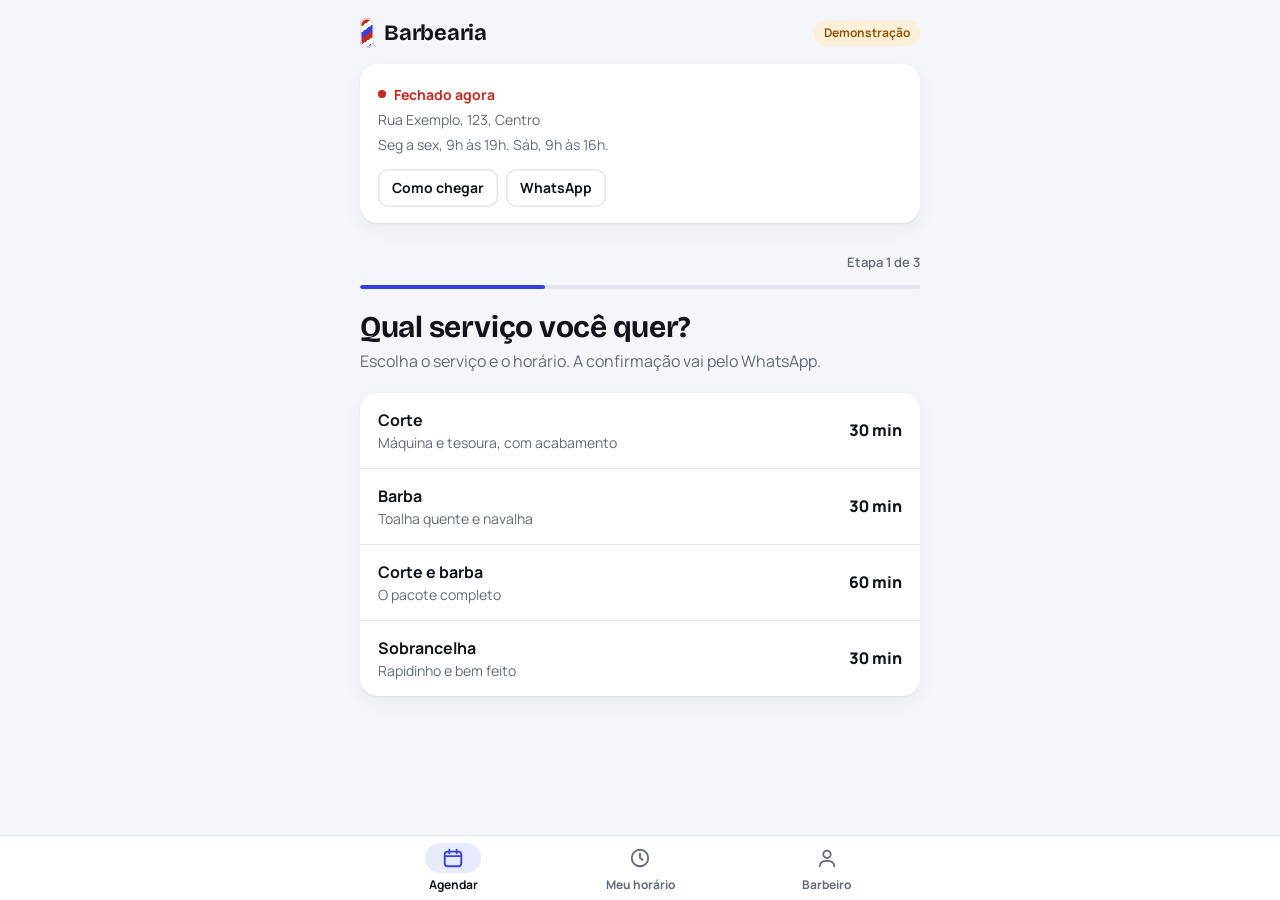
==== index.html @ b34cb311 "Site de agendamento para barbearia pelo WhatsApp Co-Authored-By: Claude Opus 5.5 <noreply@anthropic." ====
<!doctype html>
<html lang="pt-BR">
<head>
<meta charset="utf-8">
<meta name="viewport" content="width=device-width, initial-scale=1, viewport-fit=cover">
<meta name="theme-color" content="#3340E6">
<title>Barbearia</title>
<link rel="preconnect" href="https://fonts.googleapis.com">
<link rel="stylesheet" href="https://fonts.googleapis.com/css2?family=Bricolage+Grotesque:opsz,wght@12..96,600;12..96,700;12..96,800&family=Manrope:wght@400;500;600;700;800&display=swap">
<link rel="stylesheet" href="css/style.css">
</head>
<body>
<div class="app">
  <header class="top">
    <div class="logo"><i class="mark" aria-hidden="true"></i><span id="brand">Barbearia</span></div>
    <span class="demo">Demonstração</span>
  </header>
  <main id="main"></main>
</div>
<div class="bar" id="bar" hidden><div class="bar-in" id="barin"></div></div>
<div class="toast" id="toast" role="status" aria-live="polite"></div>
<nav class="nav" aria-label="Áreas do aplicativo"><div class="nav-in">
  <button class="nt" data-tab="agendar" id="t-agendar"><span class="ic"><svg viewBox="0 0 24 24" fill="none" stroke="currentColor" stroke-width="2" stroke-linecap="round" stroke-linejoin="round" aria-hidden="true"><rect x="3" y="5" width="18" height="16" rx="3"/><path d="M8 3v4M16 3v4M3 10h18"/></svg></span><span>Agendar</span></button>
  <button class="nt" data-tab="meu" id="t-meu"><span class="ic"><svg viewBox="0 0 24 24" fill="none" stroke="currentColor" stroke-width="2" stroke-linecap="round" stroke-linejoin="round" aria-hidden="true"><circle cx="12" cy="12" r="9"/><path d="M12 7v5l3 2"/></svg></span><span>Meu horário</span></button>
  <button class="nt" data-tab="painel" id="t-painel"><span class="ic"><svg viewBox="0 0 24 24" fill="none" stroke="currentColor" stroke-width="2" stroke-linecap="round" stroke-linejoin="round" aria-hidden="true"><circle cx="12" cy="8" r="4"/><path d="M4 21c0-4 4-6 8-6s8 2 8 6"/></svg></span><span>Barbeiro</span></button>
</div></nav>

<script src="js/app.js"></script>
</body>
</html>
---- css/style.css ----
:root{color-scheme:light}body{margin:0}img{max-width:100%}[hidden]{display:none!important}

/* Layout: app de celular claro e limpo. Menu fixo embaixo, agendamento em três telas, listas em vez de cartões soltos. O destaque do desenho é o ingresso com picote, usado na confirmação e em Meu horário. */
:root{
  --bg:#F5F6FA; --surface:#FFFFFF; --ink:#12141D; --muted:#636A7D; --line:#E3E6EE;
  --accent:#3340E6; --accent-ink:#FFFFFF; --accent-soft:#E8EAFD;
  --ok:#0B8F5F; --ok-soft:#DDF4EA;
  --warn:#935500; --warn-soft:#FDF0D8;
  --bad:#C9271B; --bad-soft:#FCE6E3;
  --shadow:0 1px 2px rgba(18,20,29,.06),0 6px 20px rgba(18,20,29,.05);
  --font-head:'Bricolage Grotesque','Segoe UI',system-ui,sans-serif;
  --font-body:'Manrope','Segoe UI',system-ui,sans-serif;
  --font-mono:ui-monospace,SFMono-Regular,Menlo,Consolas,monospace;
}
@media (prefers-color-scheme: dark){
  :root:not([data-theme="light"]){
    --bg:#0E1018; --surface:#171A26; --ink:#EEF0F7; --muted:#9AA1B5; --line:#272B3B;
    --accent:#8F9AFF; --accent-ink:#0E1018; --accent-soft:#22264F;
    --ok:#4FD1A0; --ok-soft:#123A2C;
    --warn:#F2B955; --warn-soft:#3A2D10;
    --bad:#FF8178; --bad-soft:#402120;
    --shadow:0 1px 0 rgba(255,255,255,.04);
    color-scheme:dark;
  }
}
:root[data-theme="dark"]{
  --bg:#0E1018; --surface:#171A26; --ink:#EEF0F7; --muted:#9AA1B5; --line:#272B3B;
  --accent:#8F9AFF; --accent-ink:#0E1018; --accent-soft:#22264F;
  --ok:#4FD1A0; --ok-soft:#123A2C;
  --warn:#F2B955; --warn-soft:#3A2D10;
  --bad:#FF8178; --bad-soft:#402120;
  --shadow:0 1px 0 rgba(255,255,255,.04);
  color-scheme:dark;
}
*{box-sizing:border-box}
body{
  background:var(--bg); color:var(--ink); font-family:var(--font-body); font-size:16px; line-height:1.5;
  padding-block:0 164px;
  padding-left:max(20px,env(safe-area-inset-left,0px));
  padding-right:max(20px,env(safe-area-inset-right,0px));
}
.app{max-width:560px;margin:0 auto}
button,input,textarea{font-family:inherit}
:focus-visible{outline:2px solid var(--accent);outline-offset:2px}
.muted{color:var(--muted)}
.hint{color:var(--muted);font-size:14px;margin:12px 0 0}

header.top{display:flex;align-items:center;justify-content:space-between;gap:12px;padding:18px 0 10px}
.logo{display:flex;align-items:center;gap:10px}
.mark{width:14px;height:30px;border-radius:7px;background:repeating-linear-gradient(-35deg,var(--accent) 0 5px,var(--surface) 5px 10px,var(--bad) 10px 15px);box-shadow:inset 0 0 0 1.5px var(--line)}
.logo span{font:700 22px/1 var(--font-head);letter-spacing:-.01em}
.demo{padding:4px 10px;border-radius:99px;background:var(--warn-soft);color:var(--warn);font-size:12px;font-weight:700;white-space:nowrap}

.stephead{display:flex;align-items:center;justify-content:space-between;gap:10px;min-height:36px;margin-top:8px}
.back{border:0;background:transparent;color:var(--accent);font-weight:700;font-size:15px;padding:8px 12px 8px 0;cursor:pointer}
.stepname{color:var(--muted);font-size:13px;font-weight:600;margin-left:auto}
.prog{height:4px;border-radius:2px;background:var(--line);margin:4px 0 22px;overflow:hidden}
.prog i{display:block;height:100%;border-radius:2px;background:var(--accent)}

.h{font:700 30px/1.08 var(--font-head);letter-spacing:-.015em;margin:0 0 6px;text-wrap:balance}
.lead{color:var(--muted);margin:0 0 20px}
.sec{margin-bottom:28px}

.list{background:var(--surface);border-radius:18px;box-shadow:var(--shadow);overflow:hidden}
.opt{display:grid;grid-template-columns:minmax(0,1fr) auto;gap:2px 14px;align-items:center;width:100%;text-align:left;padding:16px 18px;border:0;border-top:1px solid var(--line);background:transparent;color:inherit;font-size:16px;cursor:pointer}
.list>.opt:first-child{border-top:0}
.opt b{font-weight:700}
.opt .sub{grid-column:1;color:var(--muted);font-size:14px}
.opt .price{grid-column:2;grid-row:1/3;font-weight:800;font-variant-numeric:tabular-nums}
.opt[aria-pressed="true"]{background:var(--accent-soft)}

.days{display:flex;gap:8px;overflow-x:auto;padding:4px 2px 12px;margin:0 -2px;scrollbar-width:none}
.days::-webkit-scrollbar{display:none}
.day{flex:0 0 58px;height:78px;display:flex;flex-direction:column;align-items:center;justify-content:center;gap:3px;border:1.5px solid var(--line);border-radius:99px;background:var(--surface);color:inherit;cursor:pointer}
.day small{font-size:12px;font-weight:600;color:var(--muted)}
.day strong{font:700 22px/1 var(--font-head);font-variant-numeric:tabular-nums}
.day[aria-pressed="true"]{background:var(--accent);border-color:var(--accent);color:var(--accent-ink)}
.day[aria-pressed="true"] small{color:var(--accent-ink);opacity:.85}
.day:disabled{opacity:.4;cursor:not-allowed}
.dayswrap{position:relative}
.days.drag{cursor:grabbing;user-select:none}
.days.drag .day{pointer-events:none}
.darr{position:absolute;top:22px;width:36px;height:36px;border-radius:50%;border:1.5px solid var(--line);background:var(--surface);color:var(--ink);font-size:20px;line-height:1;cursor:pointer;box-shadow:var(--shadow);z-index:2;display:grid;place-items:center}
.darr.l{left:-10px}
.darr.r{right:-10px}
@media (hover:none){.darr{display:none}}

.grp{font:700 14px/1 var(--font-body);color:var(--muted);margin:18px 0 10px}
.slots{display:grid;grid-template-columns:repeat(auto-fill,minmax(76px,1fr));gap:8px}
.slot{height:48px;border-radius:12px;border:1.5px solid var(--line);background:var(--surface);color:inherit;font-weight:700;font-size:16px;font-variant-numeric:tabular-nums;cursor:pointer}
.slot[aria-pressed="true"]{background:var(--accent);border-color:var(--accent);color:var(--accent-ink)}
.slot:disabled{opacity:.38;text-decoration:line-through;background:transparent;cursor:not-allowed}

.kv{display:flex;justify-content:space-between;gap:16px;padding:14px 18px;border-top:1px solid var(--line)}
.list>.kv:first-child{border-top:0}
.kv span{color:var(--muted)}
.kv b{font-weight:700;text-align:right}

.field{display:block;margin-top:18px}
.field>span{display:block;font-size:14px;font-weight:700;margin-bottom:6px}
input[type="text"],input[type="tel"],input[type="number"]{width:100%;height:52px;padding:0 16px;border:1.5px solid var(--line);border-radius:12px;background:var(--surface);color:var(--ink);font-size:16px}
input:focus{border-color:var(--accent);outline:none;box-shadow:0 0 0 3px var(--accent-soft)}

.nav{position:fixed;left:0;right:0;bottom:0;z-index:25;background:var(--surface);border-top:1px solid var(--line);
  padding:0 max(16px,env(safe-area-inset-right,0px)) env(safe-area-inset-bottom,0px) max(16px,env(safe-area-inset-left,0px))}
.nav-in{max-width:560px;margin:0 auto;display:flex;height:64px}
.nt{flex:1;display:flex;flex-direction:column;align-items:center;justify-content:center;gap:3px;border:0;background:transparent;color:var(--muted);font-size:12px;font-weight:700;cursor:pointer}
.nt .ic{width:56px;height:30px;border-radius:15px;display:grid;place-items:center}
.nt svg{width:22px;height:22px}
.nt[aria-current="page"]{color:var(--ink)}
.nt[aria-current="page"] .ic{background:var(--accent-soft);color:var(--accent)}

.bar{position:fixed;left:0;right:0;bottom:calc(65px + env(safe-area-inset-bottom,0px));z-index:20;background:var(--surface);border-top:1px solid var(--line);
  padding:12px max(20px,env(safe-area-inset-right,0px)) 12px max(20px,env(safe-area-inset-left,0px))}
.bar-in{max-width:560px;margin:0 auto;display:flex;gap:14px;align-items:center}
.bar-sum{flex:1;min-width:0;font-size:13px;color:var(--muted)}
.bar-sum b{display:block;color:var(--ink);font-size:16px}
.bar-sum span{display:block}

.btn{display:inline-flex;align-items:center;justify-content:center;min-height:52px;padding:0 22px;border-radius:14px;border:0;background:var(--accent);color:var(--accent-ink);font-weight:700;font-size:16px;cursor:pointer;text-align:center;text-decoration:none}
.btn:disabled{opacity:.4;cursor:not-allowed}
.btn.ghost{background:var(--surface);color:var(--ink);box-shadow:inset 0 0 0 1.5px var(--line)}
.btn.danger{background:var(--surface);color:var(--bad);box-shadow:inset 0 0 0 1.5px var(--bad)}
.btn.sm{min-height:38px;padding:0 14px;font-size:14px;border-radius:10px}
.btn.block{display:flex;width:100%}
.stack{display:flex;flex-direction:column;gap:10px}
.actions{display:flex;flex-wrap:wrap;gap:8px;margin-top:12px}

.pill{display:inline-flex;align-items:center;gap:6px;padding:3px 10px;border-radius:99px;font-size:12px;font-weight:700;white-space:nowrap}
.pill::before{content:"";width:6px;height:6px;border-radius:50%;background:currentColor}
.p-await{background:var(--warn-soft);color:var(--warn)}
.p-sent{background:var(--accent-soft);color:var(--accent)}
.p-paid{background:var(--ok-soft);color:var(--ok)}
.notice{padding:12px 14px;border-radius:12px;background:var(--accent-soft);font-size:14px;margin:14px 0 0}
.notice.warn{background:var(--warn-soft);color:var(--warn)}

.okhead{text-align:center;padding:10px 0 20px}
.check{display:inline-grid;place-items:center;width:56px;height:56px;border-radius:50%;background:var(--ok-soft);color:var(--ok);margin-bottom:12px}
.check svg{width:28px;height:28px}

.ticket{background:var(--surface);border-radius:22px;box-shadow:var(--shadow);margin-bottom:20px}
.tk{padding:20px}
.perf{position:relative;height:0;border-top:2px dashed var(--line)}
.perf::before,.perf::after{content:"";position:absolute;top:-12px;width:22px;height:22px;border-radius:50%;background:var(--bg)}
.perf::before{left:-11px}
.perf::after{right:-11px}
.tk-name{display:flex;align-items:center;justify-content:space-between;gap:10px;font-weight:700}
.tk-when{display:flex;align-items:flex-end;gap:14px;margin-top:10px}
.tk-when strong{font:800 52px/0.9 var(--font-head);letter-spacing:-.02em;font-variant-numeric:tabular-nums}
.tk-when span{color:var(--muted);font-size:14px;line-height:1.35;padding-bottom:2px}
.sub-h{font:700 18px/1.2 var(--font-head);margin:0 0 8px}

.stats{display:grid;grid-template-columns:repeat(3,minmax(0,1fr));gap:12px;padding:6px 0 16px}
.stats strong{display:block;font:800 26px/1.1 var(--font-head);letter-spacing:-.01em;font-variant-numeric:tabular-nums}
.stats span{color:var(--muted);font-size:13px}
.agenda{background:var(--surface);border-radius:18px;box-shadow:var(--shadow);padding:0 18px}
.row{display:grid;grid-template-columns:52px minmax(0,1fr);gap:12px;padding:14px 0;border-top:1px solid var(--line)}
.agenda>.row:first-child{border-top:0}
.row .time{font:700 18px/1.3 var(--font-head);font-variant-numeric:tabular-nums}
.row.free .what,.row.lunch .what{color:var(--muted);display:flex;align-items:center;justify-content:space-between;gap:8px;min-height:38px}
.who{display:flex;align-items:center;justify-content:space-between;gap:8px;flex-wrap:wrap}
.who b{font-size:16px}
.row .meta{color:var(--muted);font-size:14px;margin-top:2px}
.empty{padding:18px 0;color:var(--muted)}

details.set{background:var(--surface);border-radius:18px;box-shadow:var(--shadow);padding:16px 18px;margin-top:20px}
details.set summary{cursor:pointer;font-weight:700}
details.set[open] summary{margin-bottom:4px}
.reset{margin-top:20px}
.toast{position:fixed;left:50%;transform:translateX(-50%);bottom:calc(160px + env(safe-area-inset-bottom,0px));max-width:calc(100% - 32px);background:var(--ink);color:var(--bg);padding:10px 16px;border-radius:12px;font-weight:600;font-size:14px;z-index:30;opacity:0;pointer-events:none;transition:opacity .2s}
.toast.on{opacity:1}
.foot{color:var(--muted);font-size:13px;margin-top:16px}

.hero{background:var(--surface);border-radius:18px;box-shadow:var(--shadow);padding:16px 18px;margin:6px 0 22px}
.open{display:inline-flex;align-items:center;gap:8px;font-weight:700;font-size:14px}
.open::before{content:"";width:8px;height:8px;border-radius:50%;background:currentColor}
.open.on{color:var(--ok)}
.open.off{color:var(--bad)}
.hero p{margin:4px 0 0;color:var(--muted);font-size:14px}
.hero .actions{margin-top:14px}
.week{display:flex;justify-content:space-between;gap:12px;align-items:center;padding:14px 18px;background:var(--accent-soft);border-radius:14px;margin-bottom:16px;font-size:14px}
.week b{font-size:16px}
.lock{max-width:320px;margin:24px auto 0;text-align:center}
.lock input{text-align:center;font-size:24px;letter-spacing:.4em;font-weight:700}
@media (prefers-reduced-motion: reduce){.toast{transition:none}}
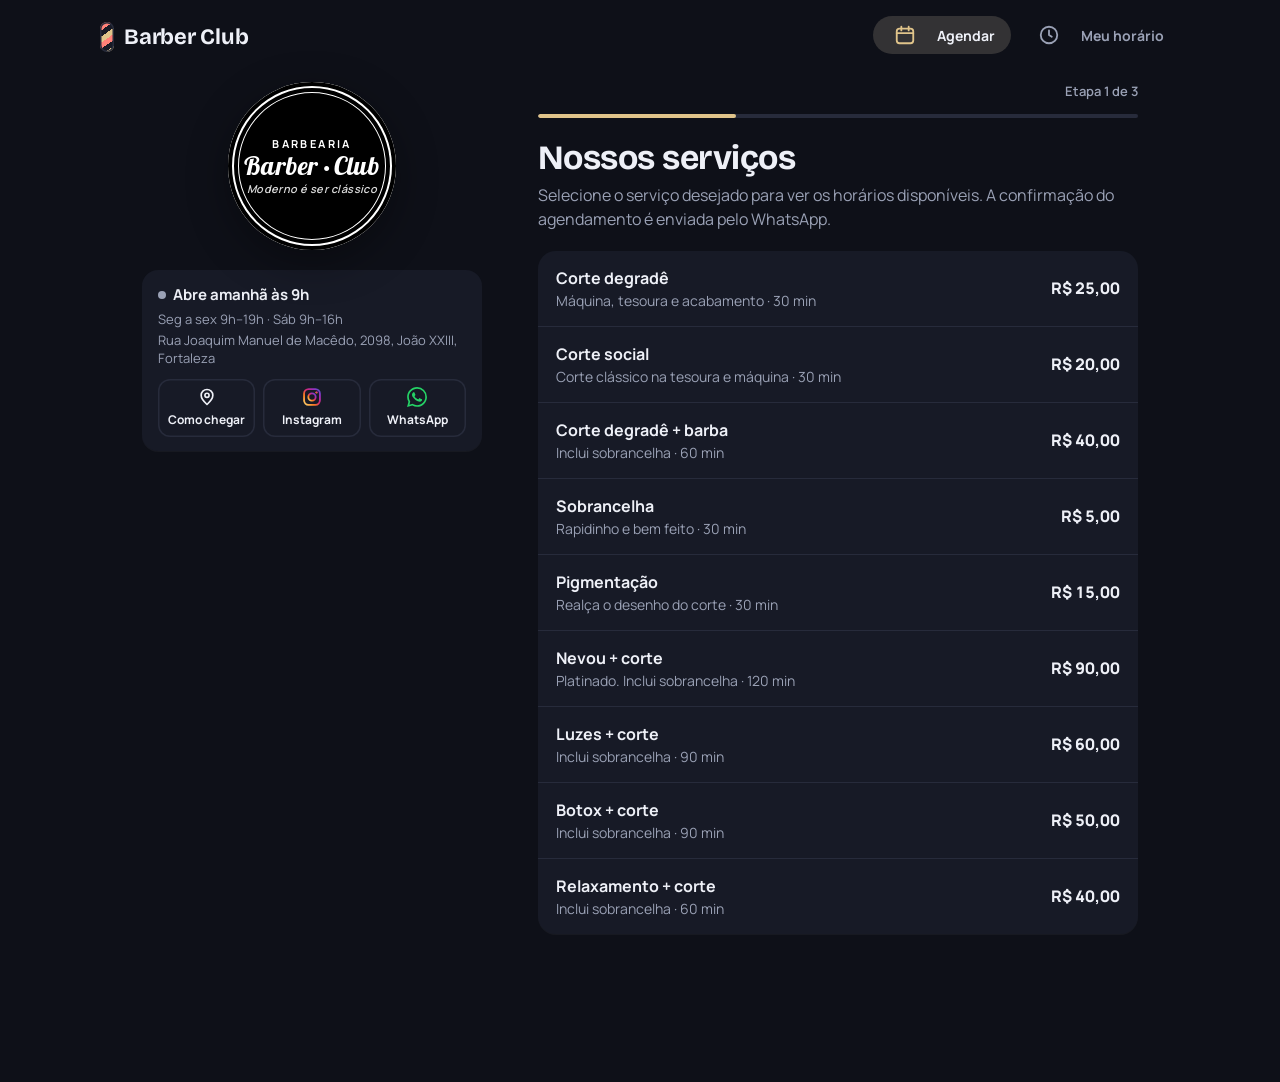
==== commit df8aae0c: "Barber Club: Pix, consulta por WhatsApp, painel separado e layout para celular e computador - Serviç" ====
--- a/index.html
+++ b/index.html
@@ -4,27 +4,36 @@
 <meta charset="utf-8">
 <meta name="viewport" content="width=device-width, initial-scale=1, viewport-fit=cover">
 <meta name="theme-color" content="#3340E6">
+<meta name="description" content="Agende seu horário na barbearia e receba a confirmação pelo WhatsApp.">
 <title>Barbearia</title>
+<link rel="manifest" href="manifest.webmanifest">
+<link rel="icon" href="icons/icon-192.png" type="image/png">
+<link rel="apple-touch-icon" href="icons/apple-touch-icon.png">
+<meta name="apple-mobile-web-app-capable" content="yes">
+<meta name="mobile-web-app-capable" content="yes">
+<meta name="apple-mobile-web-app-status-bar-style" content="default">
+<meta name="apple-mobile-web-app-title" content="Barbearia">
 <link rel="preconnect" href="https://fonts.googleapis.com">
-<link rel="stylesheet" href="https://fonts.googleapis.com/css2?family=Bricolage+Grotesque:opsz,wght@12..96,600;12..96,700;12..96,800&family=Manrope:wght@400;500;600;700;800&display=swap">
+<link rel="stylesheet" href="https://fonts.googleapis.com/css2?family=Bricolage+Grotesque:opsz,wght@12..96,600;12..96,700;12..96,800&family=Manrope:wght@400;500;600;700;800&family=Lobster&display=swap">
 <link rel="stylesheet" href="css/style.css">
 </head>
-<body>
+<body data-page="cliente">
 <div class="app">
   <header class="top">
     <div class="logo"><i class="mark" aria-hidden="true"></i><span id="brand">Barbearia</span></div>
-    <span class="demo">Demonstração</span>
+    <span class="demo" id="demo" hidden>Demonstração</span>
   </header>
-  <main id="main"></main>
+  <div class="layout"><aside class="side" id="side"></aside><main id="main"></main></div>
 </div>
 <div class="bar" id="bar" hidden><div class="bar-in" id="barin"></div></div>
 <div class="toast" id="toast" role="status" aria-live="polite"></div>
 <nav class="nav" aria-label="Áreas do aplicativo"><div class="nav-in">
   <button class="nt" data-tab="agendar" id="t-agendar"><span class="ic"><svg viewBox="0 0 24 24" fill="none" stroke="currentColor" stroke-width="2" stroke-linecap="round" stroke-linejoin="round" aria-hidden="true"><rect x="3" y="5" width="18" height="16" rx="3"/><path d="M8 3v4M16 3v4M3 10h18"/></svg></span><span>Agendar</span></button>
   <button class="nt" data-tab="meu" id="t-meu"><span class="ic"><svg viewBox="0 0 24 24" fill="none" stroke="currentColor" stroke-width="2" stroke-linecap="round" stroke-linejoin="round" aria-hidden="true"><circle cx="12" cy="12" r="9"/><path d="M12 7v5l3 2"/></svg></span><span>Meu horário</span></button>
-  <button class="nt" data-tab="painel" id="t-painel"><span class="ic"><svg viewBox="0 0 24 24" fill="none" stroke="currentColor" stroke-width="2" stroke-linecap="round" stroke-linejoin="round" aria-hidden="true"><circle cx="12" cy="8" r="4"/><path d="M4 21c0-4 4-6 8-6s8 2 8 6"/></svg></span><span>Barbeiro</span></button>
 </div></nav>
 
+<script src="https://cdnjs.cloudflare.com/ajax/libs/qrcodejs/1.0.0/qrcode.min.js"></script>
+<script src="js/config.js"></script>
 <script src="js/app.js"></script>
 </body>
 </html>
--- a/css/style.css
+++ b/css/style.css
@@ -51,7 +51,7 @@
 .logo span{font:700 22px/1 var(--font-head);letter-spacing:-.01em}
 .demo{padding:4px 10px;border-radius:99px;background:var(--warn-soft);color:var(--warn);font-size:12px;font-weight:700;white-space:nowrap}
 
-.stephead{display:flex;align-items:center;justify-content:space-between;gap:10px;min-height:36px;margin-top:8px}
+.stephead{display:flex;align-items:center;justify-content:space-between;gap:10px;min-height:36px;margin-top:0}
 .back{border:0;background:transparent;color:var(--accent);font-weight:700;font-size:15px;padding:8px 12px 8px 0;cursor:pointer}
 .stepname{color:var(--muted);font-size:13px;font-weight:600;margin-left:auto}
 .prog{height:4px;border-radius:2px;background:var(--line);margin:4px 0 22px;overflow:hidden}
@@ -67,9 +67,10 @@
 .opt b{font-weight:700}
 .opt .sub{grid-column:1;color:var(--muted);font-size:14px}
 .opt .price{grid-column:2;grid-row:1/3;font-weight:800;font-variant-numeric:tabular-nums}
-.opt[aria-pressed="true"]{background:var(--accent-soft)}
-
-.days{display:flex;gap:8px;overflow-x:auto;padding:4px 2px 12px;margin:0 -2px;scrollbar-width:none}
+.opt:active{background:var(--accent-soft)}
+@media (hover:hover){.opt:hover{background:color-mix(in srgb,var(--accent-soft) 55%,transparent)}}
+
+.days{position:relative;display:flex;gap:8px;overflow-x:auto;padding:4px 2px 12px;margin:0 -2px;scrollbar-width:none;user-select:none;-webkit-user-select:none;touch-action:pan-x pan-y}
 .days::-webkit-scrollbar{display:none}
 .day{flex:0 0 58px;height:78px;display:flex;flex-direction:column;align-items:center;justify-content:center;gap:3px;border:1.5px solid var(--line);border-radius:99px;background:var(--surface);color:inherit;cursor:pointer}
 .day small{font-size:12px;font-weight:600;color:var(--muted)}
@@ -77,13 +78,9 @@
 .day[aria-pressed="true"]{background:var(--accent);border-color:var(--accent);color:var(--accent-ink)}
 .day[aria-pressed="true"] small{color:var(--accent-ink);opacity:.85}
 .day:disabled{opacity:.4;cursor:not-allowed}
-.dayswrap{position:relative}
 .days.drag{cursor:grabbing;user-select:none}
 .days.drag .day{pointer-events:none}
-.darr{position:absolute;top:22px;width:36px;height:36px;border-radius:50%;border:1.5px solid var(--line);background:var(--surface);color:var(--ink);font-size:20px;line-height:1;cursor:pointer;box-shadow:var(--shadow);z-index:2;display:grid;place-items:center}
-.darr.l{left:-10px}
-.darr.r{right:-10px}
-@media (hover:none){.darr{display:none}}
+.days:not(.end){-webkit-mask-image:linear-gradient(90deg,#000 calc(100% - 48px),transparent);mask-image:linear-gradient(90deg,#000 calc(100% - 48px),transparent)}
 
 .grp{font:700 14px/1 var(--font-body);color:var(--muted);margin:18px 0 10px}
 .slots{display:grid;grid-template-columns:repeat(auto-fill,minmax(76px,1fr));gap:8px}
@@ -98,13 +95,13 @@
 
 .field{display:block;margin-top:18px}
 .field>span{display:block;font-size:14px;font-weight:700;margin-bottom:6px}
-input[type="text"],input[type="tel"],input[type="number"]{width:100%;height:52px;padding:0 16px;border:1.5px solid var(--line);border-radius:12px;background:var(--surface);color:var(--ink);font-size:16px}
+input[type="text"],input[type="tel"],input[type="number"],input[type="password"]{width:100%;height:52px;padding:0 16px;border:1.5px solid var(--line);border-radius:12px;background:var(--surface);color:var(--ink);font-size:16px}
 input:focus{border-color:var(--accent);outline:none;box-shadow:0 0 0 3px var(--accent-soft)}
 
 .nav{position:fixed;left:0;right:0;bottom:0;z-index:25;background:var(--surface);border-top:1px solid var(--line);
   padding:0 max(16px,env(safe-area-inset-right,0px)) env(safe-area-inset-bottom,0px) max(16px,env(safe-area-inset-left,0px))}
 .nav-in{max-width:560px;margin:0 auto;display:flex;height:64px}
-.nt{flex:1;display:flex;flex-direction:column;align-items:center;justify-content:center;gap:3px;border:0;background:transparent;color:var(--muted);font-size:12px;font-weight:700;cursor:pointer}
+.nt{flex:1;min-width:0;white-space:nowrap;display:flex;flex-direction:column;align-items:center;justify-content:center;gap:3px;border:0;background:transparent;color:var(--muted);font-size:12px;font-weight:700;cursor:pointer}
 .nt .ic{width:56px;height:30px;border-radius:15px;display:grid;place-items:center}
 .nt svg{width:22px;height:22px}
 .nt[aria-current="page"]{color:var(--ink)}
@@ -112,9 +109,15 @@
 
 .bar{position:fixed;left:0;right:0;bottom:calc(65px + env(safe-area-inset-bottom,0px));z-index:20;background:var(--surface);border-top:1px solid var(--line);
   padding:12px max(20px,env(safe-area-inset-right,0px)) 12px max(20px,env(safe-area-inset-left,0px))}
-.bar-in{max-width:560px;margin:0 auto;display:flex;gap:14px;align-items:center}
-.bar-sum{flex:1;min-width:0;font-size:13px;color:var(--muted)}
-.bar-sum b{display:block;color:var(--ink);font-size:16px}
+.bar-in{max-width:560px;margin:0 auto}
+.bar-row{display:flex;gap:14px;align-items:center}
+.bar-sum{flex:1;min-width:0;font:inherit;font-size:13px;color:var(--muted);border:0;background:transparent;padding:4px 0;text-align:left;cursor:pointer}
+.bar-sum b{display:flex;align-items:center;gap:6px;color:var(--ink);font-size:16px}
+.chev{width:18px;height:18px;flex:none;color:var(--accent);transition:transform .2s}
+.bar-sum[aria-expanded="true"] .chev{transform:rotate(180deg)}
+.sheet{max-height:60vh;overflow:auto;padding:4px 0 14px;margin-bottom:12px;border-bottom:1px solid var(--line)}
+.sheet .list{box-shadow:none;border:1px solid var(--line)}
+.sheet .chips{margin:0}
 .bar-sum span{display:block}
 
 .btn{display:inline-flex;align-items:center;justify-content:center;min-height:52px;padding:0 22px;border-radius:14px;border:0;background:var(--accent);color:var(--accent-ink);font-weight:700;font-size:16px;cursor:pointer;text-align:center;text-decoration:none}
@@ -144,7 +147,17 @@
 .perf::before,.perf::after{content:"";position:absolute;top:-12px;width:22px;height:22px;border-radius:50%;background:var(--bg)}
 .perf::before{left:-11px}
 .perf::after{right:-11px}
-.tk-name{display:flex;align-items:center;justify-content:space-between;gap:10px;font-weight:700}
+.tk-name{display:flex;align-items:center;justify-content:space-between;flex-wrap:wrap;gap:10px;font-weight:700}
+.pills{display:inline-flex;flex-wrap:wrap;gap:6px}
+.pay{margin:10px 0 0;font-size:14px;color:var(--muted)}
+.pay.ok{color:var(--ok);font-weight:700}
+.amount{font:800 40px/1 var(--font-head);letter-spacing:-.02em;font-variant-numeric:tabular-nums;margin:2px 0 6px}
+.qrwrap{text-align:center;margin:14px 0}
+.qrbox{display:inline-block;padding:12px;background:#FFFFFF;border:1px solid var(--line);border-radius:16px;line-height:0}
+.tk .keyrow{margin:0 0 10px}
+textarea.code{width:100%;min-height:72px;resize:none;padding:10px 12px;border:1.5px solid var(--line);border-radius:12px;background:var(--bg);color:var(--ink);font:12px/1.4 var(--font-mono);margin-bottom:10px}
+.how{margin:0 0 22px;padding-left:20px;color:var(--muted);font-size:14px}
+.how li{margin-bottom:4px}
 .tk-when{display:flex;align-items:flex-end;gap:14px;margin-top:10px}
 .tk-when strong{font:800 52px/0.9 var(--font-head);letter-spacing:-.02em;font-variant-numeric:tabular-nums}
 .tk-when span{color:var(--muted);font-size:14px;line-height:1.35;padding-bottom:2px}
@@ -171,15 +184,79 @@
 .toast.on{opacity:1}
 .foot{color:var(--muted);font-size:13px;margin-top:16px}
 
-.hero{background:var(--surface);border-radius:18px;box-shadow:var(--shadow);padding:16px 18px;margin:6px 0 22px}
-.open{display:inline-flex;align-items:center;gap:8px;font-weight:700;font-size:14px}
-.open::before{content:"";width:8px;height:8px;border-radius:50%;background:currentColor}
+.hero{background:var(--surface);border-radius:16px;box-shadow:var(--shadow);padding:14px 16px;margin:2px 0 14px}
+.hstat{margin:0;font-size:15px}
+.hours,.hero .addr{margin:3px 0 0;color:var(--muted);font-size:13px;line-height:1.4}
+.hours span{white-space:nowrap}
+.open{font-weight:700;white-space:nowrap}
+.open::before{content:"";display:inline-block;width:8px;height:8px;border-radius:50%;background:currentColor;margin-right:7px;vertical-align:1px}
 .open.on{color:var(--ok)}
-.open.off{color:var(--bad)}
-.hero p{margin:4px 0 0;color:var(--muted);font-size:14px}
-.hero .actions{margin-top:14px}
+.open.off{color:var(--ink)}
+.open.off::before{background:var(--muted)}
+.addr{color:var(--muted)}
+.hbtns{display:flex;gap:8px;margin-top:12px}
+.ib{flex:1;min-width:0;display:flex;flex-direction:column;align-items:center;justify-content:center;gap:4px;height:58px;padding:0 4px;border-radius:12px;color:var(--ink);box-shadow:inset 0 0 0 1.5px var(--line);font-size:12px;font-weight:700;text-decoration:none;white-space:nowrap}
+.ib span{overflow:hidden;text-overflow:ellipsis}
+.ib svg{width:20px;height:20px;flex:none}
+.ib.zap svg{color:#25D366}
+@media (hover:hover){.ib:hover{background:var(--accent-soft)}}
+.fotos{display:flex;gap:8px;overflow-x:auto;margin:0 0 14px;scrollbar-width:none}
+.fotos::-webkit-scrollbar{display:none}
+.fotos img{flex:0 0 auto;width:112px;height:112px;object-fit:cover;border-radius:14px;background:var(--line)}
+.logoimg{width:36px;height:36px;border-radius:10px;object-fit:cover}
+.chips{display:flex;flex-wrap:wrap;gap:8px;margin:0 0 16px}
+.chip{min-height:38px;padding:0 16px;border-radius:99px;border:1.5px solid var(--line);background:var(--surface);color:inherit;font-weight:700;font-size:14px;cursor:pointer}
+.chip[aria-pressed="true"]{background:var(--accent);border-color:var(--accent);color:var(--accent-ink)}
+.crow{padding:14px 0;border-top:1px solid var(--line)}
+.agenda>.crow:first-child{border-top:0}
+.crow .meta{color:var(--muted);font-size:14px;margin-top:2px}
+.prices{display:grid;grid-template-columns:repeat(2,minmax(0,1fr));gap:0 12px}
+.keyrow{display:flex;gap:10px;align-items:center;justify-content:space-between;padding:12px 14px;background:var(--bg);border-radius:12px;margin-top:18px}
+.keyrow>div{min-width:0}
+.keyrow small{display:block;color:var(--muted);font-size:12px}
+.keyrow b{display:block;font-size:14px;overflow:hidden;text-overflow:ellipsis;white-space:nowrap}
+body.no-nav{padding-bottom:48px}
+body.no-nav .toast{bottom:calc(32px + env(safe-area-inset-bottom,0px))}
 .week{display:flex;justify-content:space-between;gap:12px;align-items:center;padding:14px 18px;background:var(--accent-soft);border-radius:14px;margin-bottom:16px;font-size:14px}
 .week b{font-size:16px}
 .lock{max-width:320px;margin:24px auto 0;text-align:center}
 .lock input{text-align:center;font-size:24px;letter-spacing:.4em;font-weight:700}
-@media (prefers-reduced-motion: reduce){.toast{transition:none}}
+@media (prefers-reduced-motion: reduce){.toast,.chev{transition:none}}
+
+/* capa com a logo da barbearia */
+.capa{display:flex;flex-direction:column;align-items:center;gap:10px;padding:8px 0 18px}
+.capa img{width:150px;height:150px;border-radius:50%;object-fit:cover;box-shadow:0 0 0 1px var(--line),0 12px 40px rgba(0,0,0,.35)}
+.capa .selo{display:none}
+.capa.nologo img{display:none}
+.capa.nologo .selo{display:flex}
+.selo{width:168px;height:168px;border-radius:50%;flex-direction:column;align-items:center;justify-content:center;gap:4px;
+  background:#000;color:#fff;box-shadow:inset 0 0 0 4px #000,inset 0 0 0 6px #fff,inset 0 0 0 10px #000,inset 0 0 0 11px #fff,0 12px 40px rgba(0,0,0,.35);text-align:center}
+.selo small{font:700 11px/1 var(--font-body);letter-spacing:.22em;text-transform:uppercase}
+.selo small:last-child{font-weight:600;letter-spacing:.04em;text-transform:none;font-style:italic;opacity:.85}
+.selo strong{font:400 26px/1 'Lobster',var(--font-head);letter-spacing:.01em}
+.selo i{font-style:normal;margin:0 2px}
+.capa.nologo .slogan{display:none}
+.slogan{margin:0;color:var(--accent);font:600 14px/1 var(--font-body);letter-spacing:.18em;text-transform:uppercase}
+.linkbtn{border:0;background:none;padding:0;color:var(--accent);font:inherit;font-weight:700;cursor:pointer;white-space:nowrap}
+
+/* coluna da barbearia: no celular só na primeira tela, no computador sempre à esquerda */
+.side{display:none}
+.side.show{display:block}
+@media (max-width:420px){.capa img,.selo{width:128px;height:128px}.selo strong{font-size:21px}.selo small{font-size:9px}}
+@media (min-width:900px){
+  body{padding-bottom:120px}
+  .app{max-width:1080px}
+  body.no-nav .app{max-width:760px}
+  .layout{display:grid;grid-template-columns:340px minmax(0,600px);gap:56px;align-items:start;justify-content:center;margin-top:8px}
+  .side,.side.show{display:block;position:sticky;top:24px}
+  header.top{padding:22px 0 14px}
+  .nav{position:absolute;top:16px;bottom:auto;left:auto;right:max(20px,calc((100% - 1080px)/2));background:none;border:0;padding:0}
+  .nav-in{height:auto;gap:6px}
+  .nt{flex:none;flex-direction:row;gap:4px;padding:4px 16px 4px 4px;border-radius:99px;font-size:14px}
+  .nt[aria-current="page"]{background:var(--accent-soft)}
+  .nt[aria-current="page"] .ic{background:none}
+  .bar{bottom:0}
+  .bar-in{max-width:1080px;padding-left:396px}
+  .toast{bottom:calc(110px + env(safe-area-inset-bottom,0px))}
+  .h{font-size:34px}
+}
